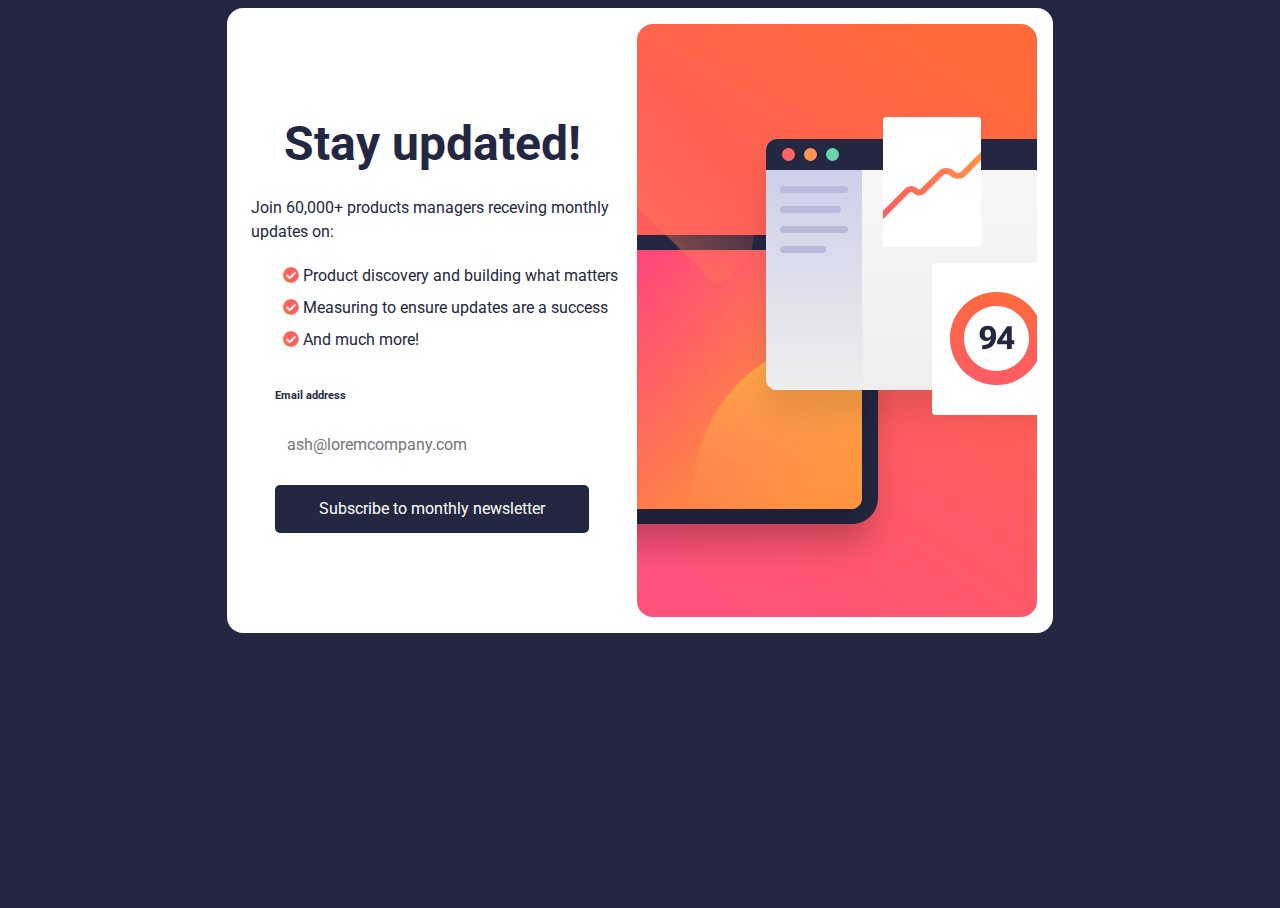
==== index.html @ aeb25a88 "Add files via upload" ====
<!doctype html>
<html lang="en">
  <head>
    <meta charset="UTF-8" />
    <link rel="icon" type="image/svg+xml" href="/vite.svg" />
    <meta name="viewport" content="width=device-width, initial-scale=1.0" />
    <title>FEM newsletter Challenge</title>
    <link rel="shortcut icon" href="[data-uri]" type="image/x-icon">
    <link rel="preconnect" href="https://fonts.googleapis.com">
    <link rel="preconnect" href="https://fonts.gstatic.com" crossorigin>
    <link href="https://fonts.googleapis.com/css2?family=Roboto:wght@400;700&display=swap" rel="stylesheet">
    <link rel="stylesheet" href="https://cdnjs.cloudflare.com/ajax/libs/font-awesome/5.15.4/css/all.min.css">
    <script type="module" src="assets/main.js"></script>
    <link rel="stylesheet" href="assets/index.css">
  </head>
  <body>
    <main>
      <div class="container reverse-column">
        <div class="even-columns">
          <!-- left colomn -->
          <div>
            <h1 class="primary-heading fw-semi-bold">Stay updated!</h1>
            <p>Join 60,000+ products managers receving monthly updates on:</p>
            <!-- list -->
            <ul role="list">
              <li><i class="fas fa-check-circle"></i> Product discovery and building what matters</li>
              <li><i class="fas fa-check-circle"></i> Measuring to ensure updates are a success</li>
              <li><i class="fas fa-check-circle"></i> And much more!</li>
            </ul>
            <!-- Form -->
            <form>
              <label class="fw-semi-bold" for="email">Email address <span id="alert"></span></label>
              <input type="email" name="email" id="email" placeholder="ash@loremcompany.com" autocomplete="email">
              <button type="button" onclick="checkEmail()" >Subscribe to monthly newsletter</button>
            </form>
          </div>
          <!-- right colomn -->
          <div>
            <!-- responsive images -->
            <img id="i1" src="assets/illustration-sign-up-desktop-19tQ5Mir.svg" alt="illustration-sign-up-desktop">
            <img id="i2" src="assets/illustration-sign-up-mobile-5K71alP2.svg" alt="illustration-sign-up-mobile">
          </div>
        </div>
      </div>
    </main>

    
  </body>
</html>
---- assets/index.css ----
:root {
    --clr-primary-100: hsl(4, 100%, 67%);
    --clr-neutral-100: hsl(0, 0%, 100%);
    --clr-neutral-200: hsl(231, 7%, 60%);
    --clr-neutral-300: hsl(235, 18%, 26%);
    --clr-neutral-400: hsl(234, 29%, 20%);
    --ff-primary: "Roboto", sans-serif;
    --fw-regular: 400;
    --fw-semi-bold: 700;
    --fs-100: 1rem;
    --fs-200: 3rem;
    --ff-body: var(--ff-primary);
    --fs-body: var(--fs-100);
    --fs-primary-heading: var(--fs-200);
    --size-100: .25rem;
    --size-200: .5rem;
    --size-300: .75rem;
    --size-400: 1rem;
    --size-500: 1.5rem;
    --size-600: 2rem;
    --size-700: 3rem;
    --size-800: 4rem;
    --size-900: 5rem
}

*,
*:before,
*:after {
    box-sizing: border-box
}

body,
h1,
h2,
h3,
h4,
p,
figure,
blockquote,
dl,
dd {
    margin-block-end: 0
}

ul[role=list],
ol[role=list] {
    list-style: none
}

html:focus-within {
    scroll-behavior: smooth
}

body {
    min-height: 100%;
    text-rendering: optimizeSpeed;
    line-height: 1.5
}

a:not([class]) {
    text-decoration-skip-ink: auto
}

img,
picture {
    border-radius: 0;
    max-width: 100%;
    display: block
}

input,
button,
textarea,
select {
    font: inherit
}

@media (prefers-reduced-motion: reduce) {
    html:focus-within {
        scroll-behavior: auto
    }

    *,
    *:before,
    *:after {
        animation-duration: .01ms !important;
        animation-iteration-count: 1 !important;
        transition-duration: .01ms !important;
        scroll-behavior: auto !important
    }
}

body {
    height: 100vh;
    display: flex;
    justify-content: center;
    font-size: var(--fs-body);
    font-family: var(--ff-body);
    color: var(--clr-neutral-400);
    background-color: #fff
}

@media (min-width:50em) {
    body {
        display: flex;
        background-color: var(--clr-neutral-400)
    }
}

p {
    max-width: 42ch;
    padding-left: 8px
}

i {
    font-size: var(--fs-100);
    color: var(--clr-primary-100)
}

#i1 {
    display: none
}

@media (min-width: 50em) {
    #i1 {
        display: block
    }

    #i2 {
        display: none
    }
}

.container {
    background-color: var(--clr-neutral-100)
}

@media (min-width: 50em) {
    .container {
        padding: 1rem;
        border-radius: 1rem
    }
}

.even-columns {
    display: flex;
    justify-content: center;
    align-items: center;
    flex-direction: column-reverse
}

@media (min-width: 50em) {
    .even-columns {
        flex-direction: row;
        gap: 1rem;
        grid-auto-flow: column;
        grid-auto-columns: 1fr
    }
}

ul li {
    padding: -1rem 0;
    line-height: 2
}

form {
    display: flex;
    flex-direction: column;
    gap: 1rem;
    margin: 2rem
}

label,
span {
    font-size: .7rem
}

span {
    padding-left: 7rem
}

@media (min-width: 50em) {
    span {
        padding-left: 10rem
    }
}

input[type=email],
button {
    cursor: pointer;
    border: 0;
    padding: .75rem;
    border-radius: 5px
}

input[type=email]:hover {
    outline: 1px solid var(--clr-neutral-200);
    cursor: auto
}

input[type=email]:focus {
    outline: 1px solid var(--clr-neutral-200)
}

button {
    color: #fff;
    background: var(--clr-neutral-400);
    transition: background ease-in-out
}

button:hover {
    background: linear-gradient(to right, rgb(255, 84, 118), rgb(255, 102, 69))
}

.text-primary-100 {
    color: var(--clr-primary-100)
}

.text-neutral-100 {
    color: var(--clr-neutral-100)
}

.text-neutral-200 {
    color: var(--clr-neutral-200)
}

.text-neutral-300 {
    color: var(--clr-neutral-300)
}

.text-neutral-400 {
    color: var(--clr-neutral-400)
}

.bg-primary-100 {
    background-color: var(--clr-primary-100)
}

.bg-neutral-100 {
    background-color: var(--clr-neutral-100)
}

.bg-neutral-200 {
    background-color: var(--clr-neutral-200)
}

.bg-neutral-300 {
    background-color: var(--clr-neutral-300)
}

.bg-neutral-400 {
    background-color: var(--clr-neutral-400)
}

.fw-regular {
    font-weight: var(--fw-regular)
}

.fw-semi-bold {
    font-weight: var(--fw-semi-bold)
}

.primary-heading {
    font-size: var(--fs-primary-heading);
    text-align: center
}

.fs-100 {
    font-size: var(--fs-100)
}

.fs-200 {
    font-size: var(--fs-200)
}
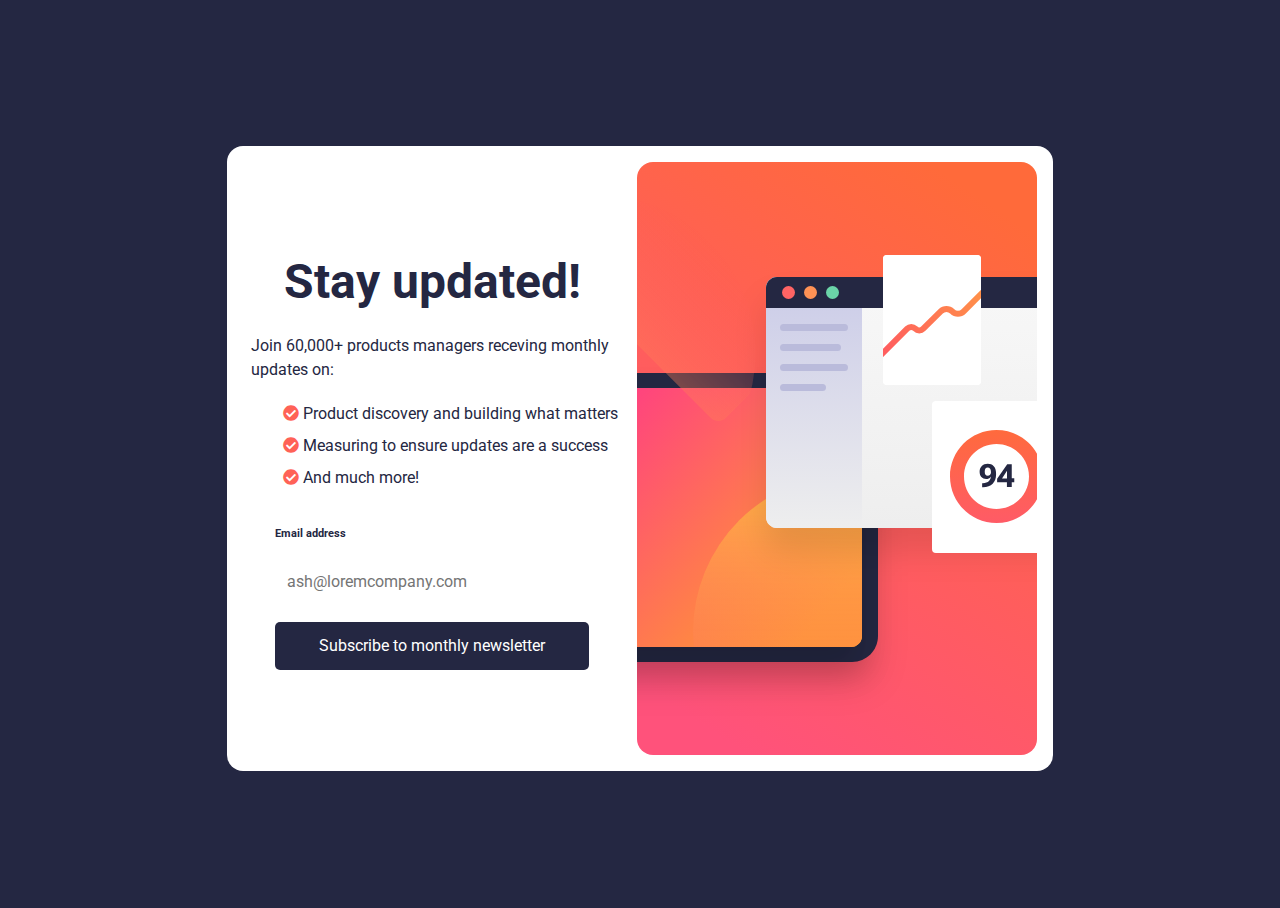
==== commit 76d95e18: "Merge 06ff5d67090fcb226e8892e19e8736ef5a90528a into f1ea86115874d667eff8f33df8d22e3dce3cb82c" ====
--- a/index.html
+++ b/index.html
@@ -11,13 +11,26 @@
     <link href="https://fonts.googleapis.com/css2?family=Roboto:wght@400;700&display=swap" rel="stylesheet">
     <link rel="stylesheet" href="https://cdnjs.cloudflare.com/ajax/libs/font-awesome/5.15.4/css/all.min.css">
     <script type="module" src="assets/main.js"></script>
-    <link rel="stylesheet" href="assets/index.css">
+    <link rel="stylesheet" href="assets/style.css">
   </head>
   <body>
+    <div class="bouncing-blobs-container">
+      <div class="bouncing-blobs-glass"></div>
+      <div class="bouncing-blobs">
+        <div class="bouncing-blob bouncing-blob--violet"></div>
+        <div class="bouncing-blob bouncing-blob--violet"></div>
+        <div class="bouncing-blob bouncing-blob--violet"></div>
+        <div class="bouncing-blob bouncing-blob--purple"></div>
+        <div class="bouncing-blob bouncing-blob--red"></div>
+        <div class="bouncing-blob bouncing-blob--red"></div>
+        <div class="bouncing-blob bouncing-blob--orange"></div>
+      </div>
+    </div>
+
     <main>
       <div class="container reverse-column">
         <div class="even-columns">
-          <!-- left colomn -->
+          <!-- left column -->
           <div>
             <h1 class="primary-heading fw-semi-bold">Stay updated!</h1>
             <p>Join 60,000+ products managers receving monthly updates on:</p>
@@ -46,4 +59,75 @@
 
     
   </body>
+<script>
+  const MIN_SPEED = 1.5
+const MAX_SPEED = 2.5
+
+function randomNumber(min, max) {
+  return Math.random() * (max - min) + min
+}
+
+class Blob {
+  constructor(el) {
+    this.el = el
+    const boundingRect = this.el.getBoundingClientRect()
+    this.size = boundingRect.width
+    this.initialX = randomNumber(0, window.innerWidth - this.size)
+    this.initialY = randomNumber(0, window.innerHeight - this.size)
+    this.el.style.top = `${this.initialY}px`
+    this.el.style.left = `${this.initialX}px`
+    this.vx =
+      randomNumber(MIN_SPEED, MAX_SPEED) * (Math.random() > 0.5 ? 1 : -1)
+    this.vy =
+      randomNumber(MIN_SPEED, MAX_SPEED) * (Math.random() > 0.5 ? 1 : -1)
+    this.x = this.initialX
+    this.y = this.initialY
+  }
+
+  update() {
+    this.x += this.vx
+    this.y += this.vy
+    if (this.x >= window.innerWidth - this.size) {
+      this.x = window.innerWidth - this.size
+      this.vx *= -1
+    }
+    if (this.y >= window.innerHeight - this.size) {
+      this.y = window.innerHeight - this.size
+      this.vy *= -1
+    }
+    if (this.x <= 0) {
+      this.x = 0
+      this.vx *= -1
+    }
+    if (this.y <= 0) {
+      this.y = 0
+      this.vy *= -1
+    }
+  }
+
+  move() {
+    this.el.style.transform = `translate(${this.x - this.initialX}px, ${
+      this.y - this.initialY
+    }px)`
+  }
+}
+
+function initBlobs() {
+  const blobEls = document.querySelectorAll('.bouncing-blob')
+  const blobs = Array.from(blobEls).map((blobEl) => new Blob(blobEl))
+
+  function update() {
+    requestAnimationFrame(update)
+    blobs.forEach((blob) => {
+      blob.update()
+      blob.move()
+    })
+  }
+
+  requestAnimationFrame(update)
+}
+
+initBlobs()
+
+</script>
 </html>
--- a/assets/style.css
+++ b/assets/style.css
@@ -0,0 +1,266 @@
+:root {
+    --clr-primary-100: hsl(4, 100%, 67%);
+    --clr-neutral-100: hsl(0, 0%, 100%);
+    --clr-neutral-200: hsl(231, 7%, 60%);
+    --clr-neutral-300: hsl(235, 18%, 26%);
+    --clr-neutral-400: hsl(234, 29%, 20%);
+    --ff-primary: "Roboto", sans-serif;
+    --fw-regular: 400;
+    --fw-semi-bold: 700;
+    --fs-100: 1rem;
+    --fs-200: 3rem;
+    --ff-body: var(--ff-primary);
+    --fs-body: var(--fs-100);
+    --fs-primary-heading: var(--fs-200);
+
+}
+
+*,
+*:before,
+*:after {
+    box-sizing: border-box
+}
+
+body,
+h1,
+h2,
+h3,
+h4,
+p,
+figure,
+blockquote,
+dl,
+dd {
+    margin-block-end: 0
+}
+
+ul[role=list],
+ol[role=list] {
+    list-style: none
+}
+
+html:focus-within {
+    scroll-behavior: smooth
+}
+
+body {
+    text-rendering: optimizeSpeed;
+    line-height: 1.5
+}
+
+a:not([class]) {
+    text-decoration-skip-ink: auto
+}
+
+img,
+picture {
+    border-radius: 0;
+    max-width: 100%;
+    display: block
+}
+
+input,
+button,
+textarea,
+select {
+    font: inherit
+}
+
+@media (prefers-reduced-motion: reduce) {
+    html:focus-within {
+        scroll-behavior: auto
+    }
+
+    *,
+    *:before,
+    *:after {
+        animation-duration: .01ms !important;
+        animation-iteration-count: 1 !important;
+        transition-duration: .01ms !important;
+        scroll-behavior: auto !important
+    }
+}
+
+body {
+    height: 100vh;
+    display: flex;
+    justify-content: center;
+    align-items: center;
+    font-size: var(--fs-body);
+    font-family: var(--ff-body);
+    color: var(--clr-neutral-400);
+    background-color: #fff
+}
+
+@media (min-width:50em) {
+    body {
+        display: flex;
+        background-color: var(--clr-neutral-400)
+    }
+}
+
+p {
+    max-width: 42ch;
+    padding-left: 8px
+}
+
+i {
+    font-size: var(--fs-100);
+    color: var(--clr-primary-100)
+}
+
+#i1 {
+    display: none
+}
+
+@media (min-width: 50em) {
+    #i1 {
+        display: block
+    }
+
+    #i2 {
+        display: none
+    }
+}
+
+.container {
+    background-color: var(--clr-neutral-100)
+}
+
+@media (min-width: 50em) {
+    .container {
+        padding: 1rem;
+        border-radius: 1rem
+    }
+}
+
+.even-columns {
+    display: flex;
+    justify-content: center;
+    align-items: center;
+    flex-direction: column-reverse
+}
+
+@media (min-width: 50em) {
+    .even-columns {
+        flex-direction: row;
+        gap: 1rem;
+        grid-auto-flow: column;
+        grid-auto-columns: 1fr
+    }
+}
+
+ul li {
+    padding: -1rem 0;
+    line-height: 2
+}
+
+form {
+    display: flex;
+    flex-direction: column;
+    gap: 1rem;
+    margin: 2rem
+}
+
+label,
+span {
+    font-size: .7rem
+}
+
+span {
+    padding-left: 7rem
+}
+
+@media (min-width: 50em) {
+    span {
+        padding-left: 10rem
+    }
+}
+
+input[type=email],
+button {
+    cursor: pointer;
+    border: 0;
+    padding: .75rem;
+    border-radius: 5px
+}
+
+input[type=email]:hover {
+    outline: 1px solid var(--clr-neutral-200);
+    cursor: auto
+}
+
+input[type=email]:focus {
+    outline: 1px solid var(--clr-neutral-200)
+}
+
+button {
+    color: #fff;
+    background: var(--clr-neutral-400);
+    transition: background ease-in-out
+}
+
+button:hover {
+    background: linear-gradient(to right, rgb(255, 84, 118), rgb(255, 102, 69))
+}
+
+.text-primary-100 {
+    color: var(--clr-primary-100)
+}
+
+.text-neutral-100 {
+    color: var(--clr-neutral-100)
+}
+
+.text-neutral-200 {
+    color: var(--clr-neutral-200)
+}
+
+.text-neutral-300 {
+    color: var(--clr-neutral-300)
+}
+
+.text-neutral-400 {
+    color: var(--clr-neutral-400)
+}
+
+.bg-primary-100 {
+    background-color: var(--clr-primary-100)
+}
+
+.bg-neutral-100 {
+    background-color: var(--clr-neutral-100)
+}
+
+.bg-neutral-200 {
+    background-color: var(--clr-neutral-200)
+}
+
+.bg-neutral-300 {
+    background-color: var(--clr-neutral-300)
+}
+
+.bg-neutral-400 {
+    background-color: var(--clr-neutral-400)
+}
+
+.fw-regular {
+    font-weight: var(--fw-regular)
+}
+
+.fw-semi-bold {
+    font-weight: var(--fw-semi-bold)
+}
+
+.primary-heading {
+    font-size: var(--fs-primary-heading);
+    text-align: center
+}
+
+.fs-100 {
+    font-size: var(--fs-100)
+}
+
+.fs-200 {
+    font-size: var(--fs-200)
+}
